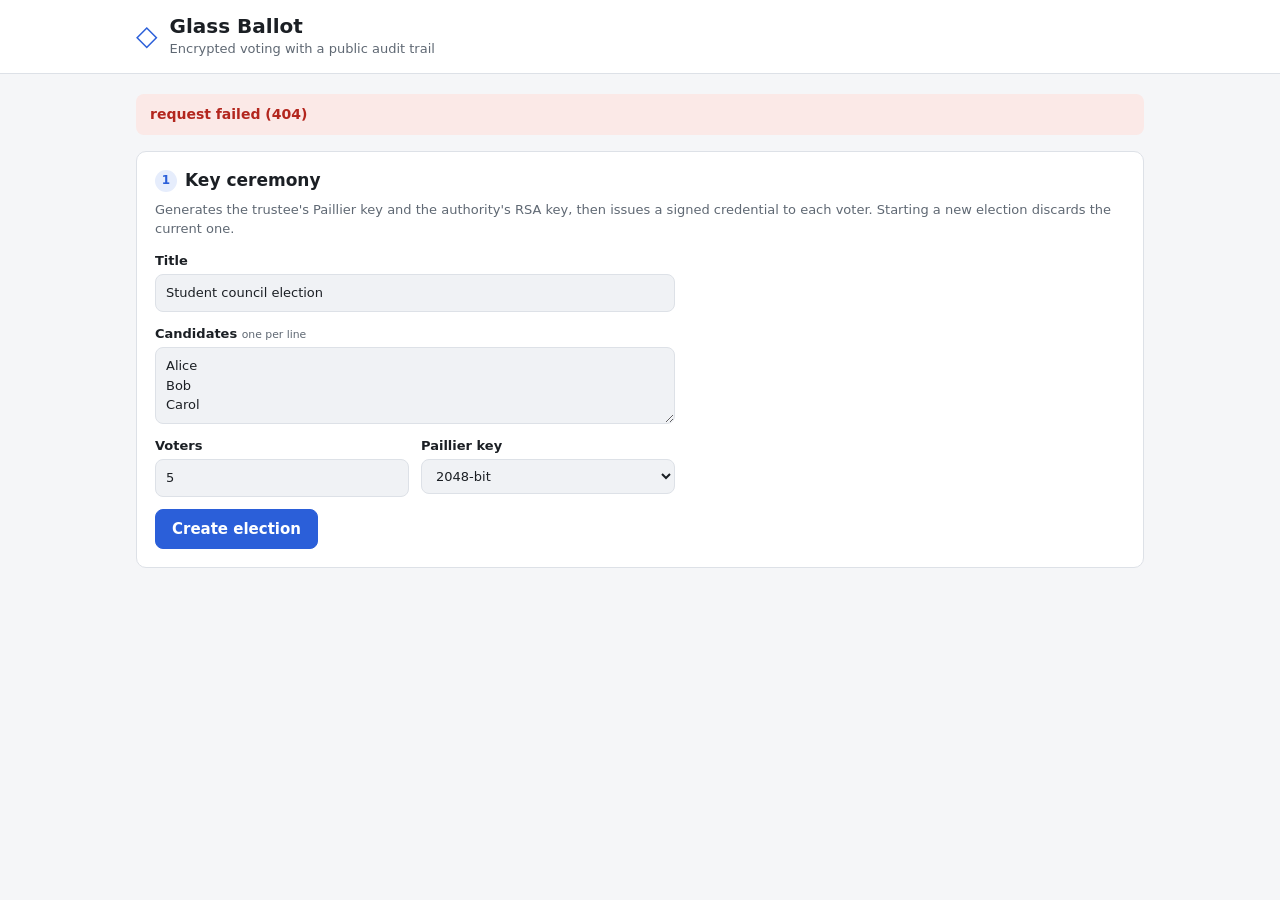
==== glassballot/web/static/index.html @ 99d9d274 "Add web voting booth and stdlib HTTP API scripts/serve.py serves a single-page booth: key ceremony, " ====
<!doctype html>
<html lang="en">
<head>
  <meta charset="utf-8">
  <meta name="viewport" content="width=device-width, initial-scale=1">
  <title>Glass Ballot</title>
  <link rel="stylesheet" href="style.css">
</head>
<body>
  <header class="top">
    <div class="wrap top-inner">
      <div class="brand">
        <span class="logo" aria-hidden="true">◇</span>
        <div>
          <h1>Glass Ballot</h1>
          <p class="sub">Encrypted voting with a public audit trail</p>
        </div>
      </div>
      <div class="status" id="status"></div>
    </div>
  </header>

  <main class="wrap">
    <div class="toast" id="toast" role="status" hidden></div>

    <!-- Setup -->
    <section class="card" id="setup">
      <h2><span class="step">1</span> Key ceremony</h2>
      <p class="hint">Generates the trustee's Paillier key and the authority's RSA key, then issues a signed
        credential to each voter. Starting a new election discards the current one.</p>
      <form id="setup-form" class="grid-form">
        <label>Title
          <input name="title" value="Student council election" maxlength="80">
        </label>
        <label>Candidates <small>one per line</small>
          <textarea name="candidates" rows="3">Alice
Bob
Carol</textarea>
        </label>
        <div class="row">
          <label>Voters
            <input name="voters" type="number" min="1" max="50" value="5">
          </label>
          <label>Paillier key
            <select name="paillier_bits">
              <option value="2048">2048-bit</option>
              <option value="1024">1024-bit (faster, demo only)</option>
            </select>
          </label>
        </div>
        <button class="btn primary" type="submit">Create election</button>
      </form>
    </section>

    <div id="election" hidden>
      <div class="cols">
        <!-- Booth -->
        <section class="card" id="booth">
          <h2><span class="step">2</span> Voting booth</h2>
          <form id="vote-form">
            <label>Voting as
              <select name="voter" id="voter-select"></select>
            </label>
            <fieldset class="choices" id="choices"></fieldset>
            <button class="btn primary" type="submit" id="cast-btn">Encrypt &amp; cast ballot</button>
            <p class="hint">Your choice is encrypted as one ciphertext per candidate, with zero-knowledge proofs
              that each holds 0 or 1 and that they add up to 1. In this demo the server encrypts on the voter's behalf;
              in-browser encryption is the next phase.</p>
          </form>
          <div class="receipt" id="receipt" hidden>
            <div class="receipt-label">Ballot accepted. Keep your receipt:</div>
            <code id="receipt-value"></code>
            <button class="btn small" type="button" id="copy-receipt">Copy</button>
          </div>
        </section>

        <!-- Roll -->
        <section class="card">
          <h2>Voter roll</h2>
          <table class="roll">
            <thead><tr><th>Voter</th><th>Credential</th><th>Status</th></tr></thead>
            <tbody id="roll"></tbody>
          </table>
        </section>
      </div>

      <!-- Tally -->
      <section class="card" id="tally">
        <h2><span class="step">3</span> Close, tally and audit</h2>
        <div id="tally-open">
          <p class="hint">Closing multiplies all ballots together (the product decrypts to the sum), and the trustee
            decrypts each candidate's total once, with a proof that the decryption is correct.</p>
          <button class="btn danger" id="close-btn">Close election &amp; tally</button>
        </div>
        <div id="tally-done" hidden>
          <div id="results" class="results"></div>
          <div class="verify-bar">
            <button class="btn primary" id="verify-btn">Run public verifier</button>
            <span class="hint">Re-checks everything using only the bulletin board. No keys, no trust in the server.</span>
          </div>
          <ul class="checks" id="checks"></ul>
        </div>
        <form id="receipt-form" class="receipt-check">
          <label>Check a receipt is on the board
            <div class="inline">
              <input name="receipt" placeholder="Paste a ballot receipt" autocomplete="off">
              <button class="btn" type="submit">Find</button>
            </div>
          </label>
          <p id="receipt-result" class="hint"></p>
        </form>
      </section>

      <!-- Board -->
      <section class="card">
        <div class="card-head">
          <h2>Bulletin board</h2>
          <a class="btn small" href="/api/board.jsonl" download>Download board.jsonl</a>
        </div>
        <p class="hint">Append-only and hash-chained: each entry commits to the one before it, so editing, inserting
          or deleting anything breaks the chain. Click an entry to see its contents.</p>
        <ol class="board" id="board"></ol>
      </section>
    </div>
  </main>

  <div class="busy" id="busy" hidden>
    <div class="busy-box"><div class="spinner"></div><span id="busy-text">Working…</span></div>
  </div>

  <script src="app.js"></script>
</body>
</html>
---- glassballot/web/static/style.css ----
:root {
  --bg: #f5f6f8;
  --surface: #ffffff;
  --surface-2: #f0f2f5;
  --border: #dde1e7;
  --text: #1b1f24;
  --muted: #5f6873;
  --accent: #2b5fd9;
  --accent-text: #ffffff;
  --accent-soft: #e6edfc;
  --ok: #1d7a46;
  --ok-soft: #e3f4ea;
  --bad: #b3261e;
  --bad-soft: #fbe9e7;
  --mono: ui-monospace, SFMono-Regular, Menlo, Consolas, monospace;
  --radius: 10px;
  color-scheme: light;
}
@media (prefers-color-scheme: dark) {
  :root {
    --bg: #111418;
    --surface: #191d23;
    --surface-2: #20252c;
    --border: #2e353e;
    --text: #e6e9ed;
    --muted: #9aa3ad;
    --accent: #6d9bff;
    --accent-text: #0b1530;
    --accent-soft: #1d2a47;
    --ok: #5fcf8f;
    --ok-soft: #16301f;
    --bad: #ff8a80;
    --bad-soft: #3a1c1a;
    color-scheme: dark;
  }
}

* { box-sizing: border-box; }
body {
  margin: 0;
  background: var(--bg);
  color: var(--text);
  font: 15px/1.5 system-ui, -apple-system, "Segoe UI", sans-serif;
}
.wrap { max-width: 1040px; margin: 0 auto; padding: 0 16px; }
h1, h2 { margin: 0; line-height: 1.25; }
h1 { font-size: 20px; }
h2 { font-size: 17px; margin-bottom: 8px; display: flex; align-items: center; gap: 8px; }
code { font-family: var(--mono); font-size: 13px; }
.hint { color: var(--muted); font-size: 13px; margin: 6px 0 12px; }
small { color: var(--muted); font-weight: normal; }

/* header */
.top { background: var(--surface); border-bottom: 1px solid var(--border); margin-bottom: 20px; }
.top-inner { display: flex; align-items: center; justify-content: space-between; gap: 12px; padding-top: 14px; padding-bottom: 14px; flex-wrap: wrap; }
.brand { display: flex; align-items: center; gap: 12px; }
.logo { font-size: 28px; color: var(--accent); }
.sub { margin: 0; color: var(--muted); font-size: 13px; }
.status { display: flex; gap: 8px; align-items: center; flex-wrap: wrap; font-size: 13px; color: var(--muted); }
.pill { padding: 2px 10px; border-radius: 999px; font-size: 12px; font-weight: 600; background: var(--surface-2); color: var(--muted); }
.pill.open { background: var(--ok-soft); color: var(--ok); }
.pill.tallied { background: var(--accent-soft); color: var(--accent); }

/* cards */
.card { background: var(--surface); border: 1px solid var(--border); border-radius: var(--radius); padding: 18px; margin-bottom: 16px; }
.card-head { display: flex; justify-content: space-between; align-items: center; gap: 8px; flex-wrap: wrap; }
.step { display: inline-grid; place-items: center; width: 22px; height: 22px; border-radius: 50%; background: var(--accent-soft); color: var(--accent); font-size: 12px; font-weight: 700; }
.cols { display: grid; grid-template-columns: 1fr 1fr; gap: 16px; }
.cols > .card { margin-bottom: 16px; min-width: 0; }
@media (max-width: 760px) { .cols { grid-template-columns: 1fr; gap: 0; } }

/* forms */
label { display: block; font-weight: 600; font-size: 13px; margin-bottom: 12px; }
input, select, textarea {
  display: block; width: 100%; margin-top: 4px; padding: 8px 10px;
  font: inherit; font-weight: normal; color: var(--text);
  background: var(--surface-2); border: 1px solid var(--border); border-radius: 8px;
}
input:focus, select:focus, textarea:focus { outline: 2px solid var(--accent); outline-offset: 0; }
.grid-form { max-width: 520px; }
.row { display: grid; grid-template-columns: 1fr 1fr; gap: 12px; }
.inline { display: flex; gap: 8px; margin-top: 4px; }
.inline input { margin-top: 0; }

.btn {
  display: inline-block; padding: 8px 16px; border-radius: 8px; border: 1px solid var(--border);
  background: var(--surface-2); color: var(--text); font: inherit; font-weight: 600; cursor: pointer;
  text-decoration: none; white-space: nowrap;
}
.btn:hover { filter: brightness(0.97); }
.btn:disabled { opacity: 0.5; cursor: not-allowed; }
.btn.primary { background: var(--accent); border-color: var(--accent); color: var(--accent-text); }
.btn.danger { color: var(--bad); border-color: var(--bad); background: transparent; }
.btn.small { padding: 4px 10px; font-size: 13px; }

/* booth */
.choices { border: 0; padding: 0; margin: 0 0 12px; display: grid; gap: 8px; }
.choice { display: flex; align-items: center; gap: 10px; padding: 10px 12px; border: 1px solid var(--border); border-radius: 8px; cursor: pointer; margin: 0; font-size: 15px; }
.choice input { width: auto; margin: 0; }
.choice:has(input:checked) { border-color: var(--accent); background: var(--accent-soft); }
.receipt { margin-top: 14px; padding: 12px; border-radius: 8px; background: var(--ok-soft); }
.receipt-label { color: var(--ok); font-weight: 600; font-size: 13px; margin-bottom: 6px; }
.receipt code { display: block; word-break: break-all; margin-bottom: 8px; }

/* roll */
.roll { width: 100%; border-collapse: collapse; font-size: 13px; }
.roll th { text-align: left; color: var(--muted); font-weight: 600; padding: 6px 4px; border-bottom: 1px solid var(--border); }
.roll td { padding: 6px 4px; border-bottom: 1px solid var(--border); }
.roll tr:last-child td { border-bottom: 0; }
.voted { color: var(--ok); font-weight: 600; }
.waiting { color: var(--muted); }

/* results */
.results { display: grid; gap: 10px; margin-bottom: 16px; }
.result { display: grid; grid-template-columns: 110px 1fr 40px; align-items: center; gap: 10px; }
.result .name { font-weight: 600; overflow: hidden; text-overflow: ellipsis; }
.bar { height: 14px; background: var(--surface-2); border-radius: 7px; overflow: hidden; }
.bar span { display: block; height: 100%; background: var(--accent); border-radius: 7px; }
.result .num { text-align: right; font-variant-numeric: tabular-nums; font-weight: 600; }
.verify-bar { display: flex; align-items: center; gap: 12px; flex-wrap: wrap; }
.verify-bar .hint { margin: 0; }
.checks { list-style: none; padding: 0; margin: 12px 0 0; display: grid; gap: 6px; }
.checks li { display: grid; grid-template-columns: 52px 1fr; gap: 8px; font-size: 13px; padding: 6px 10px; border-radius: 6px; background: var(--surface-2); }
.checks .tag { font-weight: 700; font-size: 11px; }
.checks .ok .tag { color: var(--ok); }
.checks .fail { background: var(--bad-soft); }
.checks .fail .tag { color: var(--bad); }
.checks li.verdict { grid-template-columns: 1fr; font-weight: 700; background: var(--ok-soft); color: var(--ok); }
.checks li.verdict.fail { background: var(--bad-soft); color: var(--bad); }
.receipt-check { margin-top: 20px; padding-top: 16px; border-top: 1px solid var(--border); max-width: 640px; }
.found { color: var(--ok); }
.missing { color: var(--bad); }

/* board */
.board { list-style: none; padding: 0; margin: 0; display: grid; gap: 6px; }
.board details { border: 1px solid var(--border); border-radius: 8px; background: var(--surface-2); }
.board summary { display: flex; flex-wrap: wrap; align-items: center; gap: 10px; padding: 8px 12px; cursor: pointer; font-size: 13px; }
.board .seq { font-family: var(--mono); color: var(--muted); min-width: 28px; }
.kind { font-size: 11px; font-weight: 700; text-transform: uppercase; letter-spacing: 0.04em; padding: 1px 8px; border-radius: 999px; background: var(--surface); border: 1px solid var(--border); }
.kind-ballot { color: var(--accent); }
.kind-result, .kind-close { color: var(--ok); }
.board .hashes { font-family: var(--mono); color: var(--muted); font-size: 12px; margin-left: auto; }
.board pre { margin: 0; padding: 10px 12px; border-top: 1px solid var(--border); font-family: var(--mono); font-size: 12px; overflow-x: auto; max-height: 360px; }
@media (max-width: 600px) { .board .hashes { margin-left: 0; width: 100%; } }

/* toast + busy */
.toast { padding: 10px 14px; border-radius: 8px; margin-bottom: 16px; font-weight: 600; font-size: 14px; }
.toast.error { background: var(--bad-soft); color: var(--bad); }
.toast.info { background: var(--ok-soft); color: var(--ok); }
.busy { position: fixed; inset: 0; background: rgba(0, 0, 0, 0.35); display: grid; place-items: center; z-index: 10; }
.busy[hidden] { display: none; }
.busy-box { display: flex; align-items: center; gap: 12px; background: var(--surface); padding: 16px 22px; border-radius: var(--radius); border: 1px solid var(--border); font-weight: 600; }
.spinner { width: 20px; height: 20px; border: 3px solid var(--border); border-top-color: var(--accent); border-radius: 50%; animation: spin 0.8s linear infinite; }
@keyframes spin { to { transform: rotate(360deg); } }
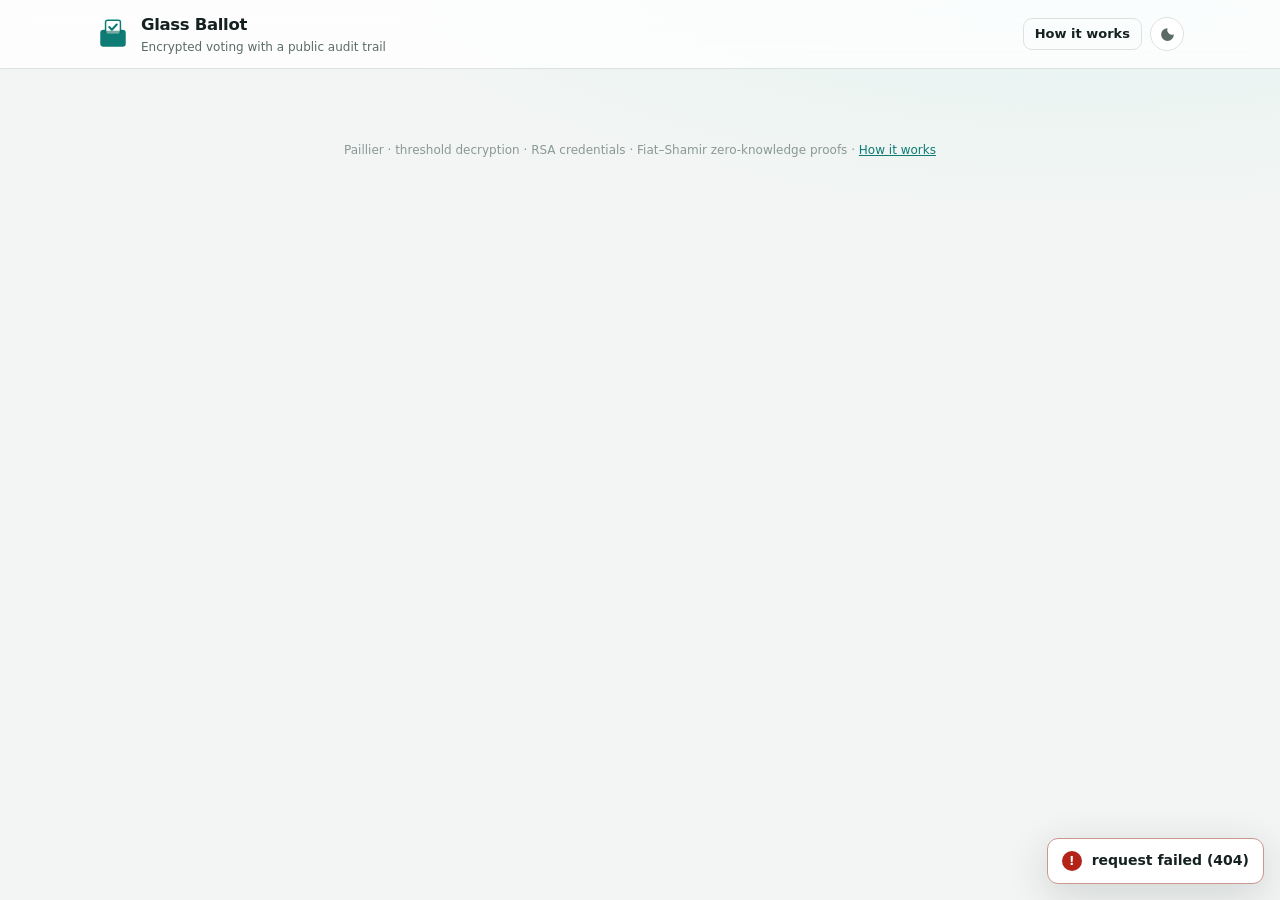
==== commit f9f9d7d3: "Browser-side crypto, threshold trustees, SQLite board, deploy configs - Voters' browsers generate RS" ====
--- a/glassballot/web/static/index.html
+++ b/glassballot/web/static/index.html
@@ -4,130 +4,352 @@
   <meta charset="utf-8">
   <meta name="viewport" content="width=device-width, initial-scale=1">
   <title>Glass Ballot</title>
+  <link rel="icon" href="data:image/svg+xml,%3Csvg xmlns='http://www.w3.org/2000/svg' viewBox='0 0 32 32'%3E%3Crect x='4' y='12' width='24' height='16' rx='3' fill='%230e7c74'/%3E%3Crect x='9' y='4' width='14' height='12' rx='2' fill='%2399e6dc'/%3E%3Crect x='8' y='13' width='16' height='2' rx='1' fill='%23053b37'/%3E%3C/svg%3E">
   <link rel="stylesheet" href="style.css">
+  <script src="theme.js"></script>
 </head>
 <body>
   <header class="top">
     <div class="wrap top-inner">
-      <div class="brand">
-        <span class="logo" aria-hidden="true">◇</span>
-        <div>
-          <h1>Glass Ballot</h1>
-          <p class="sub">Encrypted voting with a public audit trail</p>
-        </div>
+      <a class="brand" href="/" id="brand">
+        <svg class="logo" viewBox="0 0 32 32" aria-hidden="true">
+          <rect x="4" y="12" width="24" height="16" rx="3" class="logo-box"/>
+          <rect x="9" y="3" width="14" height="13" rx="2" class="logo-paper"/>
+          <path d="M12.5 9.5l2.4 2.4 4.6-4.8" class="logo-check"/>
+          <rect x="8" y="13" width="16" height="2" rx="1" class="logo-slot"/>
+        </svg>
+        <span>
+          <span class="brand-name">Glass Ballot</span>
+          <span class="brand-sub">Encrypted voting with a public audit trail</span>
+        </span>
+      </a>
+      <ol class="stepper" id="stepper" aria-label="Election progress"></ol>
+      <div class="top-actions">
+        <a class="btn ghost small" href="learn.html">How it works</a>
+        <button class="icon-btn" id="theme-btn" type="button" title="Toggle light / dark" aria-label="Toggle colour theme">
+          <svg viewBox="0 0 24 24" aria-hidden="true"><path d="M12 3a9 9 0 1 0 9 9 7 7 0 0 1-9-9z"/></svg>
+        </button>
+        <button class="btn ghost small" id="new-btn" type="button" hidden>New election</button>
       </div>
-      <div class="status" id="status"></div>
     </div>
   </header>
 
   <main class="wrap">
-    <div class="toast" id="toast" role="status" hidden></div>
-
-    <!-- Setup -->
-    <section class="card" id="setup">
-      <h2><span class="step">1</span> Key ceremony</h2>
-      <p class="hint">Generates the trustee's Paillier key and the authority's RSA key, then issues a signed
-        credential to each voter. Starting a new election discards the current one.</p>
-      <form id="setup-form" class="grid-form">
-        <label>Title
-          <input name="title" value="Student council election" maxlength="80">
+    <div class="toasts" id="toasts" aria-live="polite"></div>
+
+    <!-- ============================================================ setup -->
+    <section id="setup" class="setup" hidden>
+      <div class="intro">
+        <p class="eyebrow">Helios-style verifiable voting</p>
+        <h1>Every vote secret.<br>Every count provable.</h1>
+        <p class="lede">Your browser encrypts the ballot with Paillier and proves it is valid. The server adds ballots up
+          <em>while still encrypted</em>, and only all the trustees together can open the totals. Anyone can check every step on the public bulletin board.</p>
+        <ul class="pillars">
+          <li><span class="pillar-icon">🔒</span><div><strong>Encrypted on your device</strong><span>The server never sees a vote or a voter's private key.</span></div></li>
+          <li><span class="pillar-icon">∑</span><div><strong>Homomorphic tally</strong><span>Multiplying ciphertexts adds the votes. No single ballot is ever decrypted.</span></div></li>
+          <li><span class="pillar-icon">⚿</span><div><strong>Split decryption key</strong><span>Every trustee holds one share. Nobody can decrypt alone, not even the server.</span></div></li>
+          <li><span class="pillar-icon">✓</span><div><strong>Publicly verifiable</strong><span>Signatures, zero-knowledge proofs and a hash chain anyone can re-check.</span></div></li>
+        </ul>
+      </div>
+
+      <form id="setup-form" class="card setup-card" autocomplete="off">
+        <div class="card-title">
+          <h2>Key ceremony</h2>
+          <button class="btn ghost small" type="button" id="cancel-setup" hidden>Cancel</button>
+        </div>
+        <p class="hint">You act as the <strong>election authority</strong>. This generates the election key, splits it among the trustees,
+          and creates one-time registration codes for the voters.</p>
+
+        <label class="field">Election title
+          <input name="title" value="Student council election" maxlength="80" required>
         </label>
-        <label>Candidates <small>one per line</small>
-          <textarea name="candidates" rows="3">Alice
-Bob
-Carol</textarea>
-        </label>
-        <div class="row">
-          <label>Voters
-            <input name="voters" type="number" min="1" max="50" value="5">
+
+        <div class="field">
+          <span class="field-label">Candidates</span>
+          <ul class="cand-list" id="cand-list"></ul>
+          <button class="btn ghost small add-cand" type="button" id="add-cand">+ Add candidate</button>
+        </div>
+
+        <div class="row2">
+          <div class="field">
+            <span class="field-label">Voters <output id="voters-out" class="field-value">5</output></span>
+            <input type="range" name="voters" id="voters-range" min="1" max="50" value="5">
+          </div>
+          <div class="field">
+            <span class="field-label">Trustees <output id="trustees-out" class="field-value">3</output></span>
+            <input type="range" name="trustees" id="trustees-range" min="1" max="5" value="3">
+          </div>
+        </div>
+
+        <div class="field">
+          <span class="field-label">Paillier key size</span>
+          <div class="segmented" role="radiogroup">
+            <label><input type="radio" name="paillier_bits" value="2048" checked><span>2048-bit<small>recommended</small></span></label>
+            <label><input type="radio" name="paillier_bits" value="1024"><span>1024-bit<small>fast, demo only</small></span></label>
+          </div>
+        </div>
+
+        <button class="btn primary block" type="submit">Run the key ceremony</button>
+      </form>
+
+      <div class="card archive" id="archive" hidden>
+        <div class="card-title"><h2>Past elections</h2><span class="muted small" id="archive-where"></span></div>
+        <p class="hint">Every bulletin board is stored in SQLite, so it survives a restart. Re-verify any tallied election from the stored board alone.</p>
+        <ol class="archive-list" id="archive-list"></ol>
+      </div>
+    </section>
+
+    <!-- ========================================================= election -->
+    <div id="election" hidden>
+      <section class="overview">
+        <div class="ov-title">
+          <p class="eyebrow" id="ov-id"></p>
+          <h1 id="ov-title"></h1>
+        </div>
+        <div class="stats">
+          <div class="stat turnout">
+            <svg viewBox="0 0 44 44" class="ring" aria-hidden="true">
+              <circle cx="22" cy="22" r="18" class="ring-bg"/>
+              <circle cx="22" cy="22" r="18" class="ring-fg" id="ring-fg"/>
+            </svg>
+            <div><span class="stat-num" id="st-turnout">0%</span><span class="stat-label">turnout</span></div>
+          </div>
+          <div class="stat"><span class="stat-num" id="st-registered">0</span><span class="stat-label">registered</span></div>
+          <div class="stat"><span class="stat-num" id="st-board">0</span><span class="stat-label">board entries</span><span id="st-head"></span></div>
+          <div class="stat"><span class="stat-num" id="st-crypto">-</span><span class="stat-label" id="st-crypto-label">Paillier</span></div>
+        </div>
+      </section>
+
+      <nav class="tabs" role="tablist">
+        <button role="tab" data-tab="authority"><span class="tab-ico">⚑</span>Authority</button>
+        <button role="tab" data-tab="booth"><span class="tab-ico">✎</span>Voter booth</button>
+        <button role="tab" data-tab="trustees"><span class="tab-ico">⚿</span>Trustees</button>
+        <button role="tab" data-tab="tally"><span class="tab-ico">∑</span>Results &amp; audit</button>
+        <button role="tab" data-tab="board"><span class="tab-ico">⛓</span>Bulletin board <span class="count" id="tab-board-count"></span></button>
+      </nav>
+
+      <!-- authority -->
+      <section class="panel" data-panel="authority">
+        <div class="notice" id="not-admin" hidden>
+          <span>This browser is not the election authority for this election: the admin token stays on the device that ran the key ceremony.
+            Start your own election to act as the authority here.</span>
+          <button class="btn primary small" type="button" id="not-admin-new">Start a new election</button>
+        </div>
+        <div class="authority" id="authority">
+          <div class="card">
+            <div class="card-title">
+              <h2>Registration codes</h2>
+              <span class="muted small" id="codes-sum"></span>
+            </div>
+            <p class="hint">In a real election each code goes to one eligible voter (by post or e-mail). A code can register exactly one
+              device key, and the server keeps only its SHA-256 hash for checking. For the demo, <strong>Use on this device</strong> hands the code to the booth.</p>
+            <div class="codes-actions">
+              <button class="btn small" type="button" id="register-all">Register every remaining voter on this device</button>
+            </div>
+            <ol class="codes" id="codes"></ol>
+          </div>
+          <div class="side-stack">
+            <div class="card">
+              <div class="card-title"><h2>Close the polls</h2></div>
+              <p class="hint">Stops voting and posts a close entry that commits to the exact set of ballots. After this, the trustees can decrypt the totals.</p>
+              <div class="flow mini" aria-hidden="true">
+                <div class="flow-step"><span class="flow-icon">▤</span><strong>Ballots</strong><span>cᵢ per candidate</span></div>
+                <span class="flow-arrow">→</span>
+                <div class="flow-step"><span class="flow-icon">×</span><strong>Multiply</strong><span>Π cᵢ = Enc(Σ)</span></div>
+              </div>
+              <div class="close-row">
+                <button class="btn danger" type="button" id="close-btn">Close polls</button>
+                <span class="muted small" id="close-note"></span>
+              </div>
+            </div>
+            <div class="card">
+              <div class="card-title"><h2>Trustee key shares</h2></div>
+              <p class="hint">The decryption key was split into <strong id="share-count">k</strong> shares, and the server deleted them after handing them over.
+                Give each file to a different trustee. For the demo, they are also kept in this browser's Trustees tab.</p>
+              <ol class="share-files" id="share-files"></ol>
+            </div>
+          </div>
+        </div>
+      </section>
+
+      <!-- booth -->
+      <section class="panel" data-panel="booth">
+        <div class="booth">
+          <div class="side-stack">
+            <div class="card">
+              <div class="card-title"><h2>Voter devices</h2><span class="muted small" id="devices-sum"></span></div>
+              <p class="hint">Each device holds a 2048-bit RSA key made in this browser. Only the public key and its credential leave the device.</p>
+              <div class="voters" id="devices" role="radiogroup" aria-label="Voting device"></div>
+            </div>
+            <form class="card" id="register-form" autocomplete="off">
+              <div class="card-title"><h2>Register a device</h2></div>
+              <p class="hint">Enter a registration code. Your browser generates a key pair, sends the <strong>public</strong> key, and the authority signs a credential for it.</p>
+              <div class="inline">
+                <input name="code" placeholder="XXXX-XXXX-XXXX" spellcheck="false" aria-label="Registration code" class="mono">
+                <button class="btn" type="submit">Register</button>
+              </div>
+            </form>
+          </div>
+
+          <div class="ballot-col">
+            <form class="card ballot" id="vote-form">
+              <div class="ballot-head">
+                <span class="eyebrow">Official ballot</span>
+                <h2 id="ballot-title"></h2>
+                <p class="ballot-voter" id="ballot-voter"></p>
+              </div>
+              <fieldset class="choices" id="choices"><legend class="sr">Choose one candidate</legend></fieldset>
+              <p class="warn" id="booth-warn" hidden></p>
+              <button class="btn primary block lg" type="submit" id="encrypt-btn">Encrypt my ballot</button>
+              <p class="hint center">Step 1 of 2: your browser encrypts and proves. Nothing is sent yet.</p>
+            </form>
+
+            <div class="card sealed" id="sealed" hidden>
+              <div class="card-title">
+                <h2>Ballot sealed on this device</h2>
+                <span class="badge neutral" id="sealed-time"></span>
+              </div>
+              <p class="hint">This is exactly what would be published. Its fingerprint is fixed <em>before</em> you decide. You can cast it, or audit it
+                to check your device encrypted what you chose (an audited ballot is spoiled and never counted).</p>
+              <div class="fingerprint-line"><span class="muted small">ballot fingerprint</span><span id="sealed-fp"></span><code id="sealed-hash"></code></div>
+              <ol class="ciphers" id="sealed-ciphers"></ol>
+              <div class="sealed-actions">
+                <button class="btn primary lg" type="button" id="cast-btn">Sign &amp; cast</button>
+                <button class="btn ghost lg" type="button" id="audit-btn">Audit instead (spoil)</button>
+                <button class="btn ghost small" type="button" id="discard-btn">Discard</button>
+              </div>
+            </div>
+
+            <div class="card audit-card" id="audit-card" hidden>
+              <div class="card-title"><h2>Ballot audit (Benaloh challenge)</h2><span class="badge warnb">spoiled · not counted</span></div>
+              <p class="hint">The device revealed the secret randomness rᵢ behind each ciphertext. Re-encrypting the claimed choice with those rᵢ must give
+                exactly the same ciphertexts. The check runs twice, by this browser and by the server's independent Python code.</p>
+              <ol class="audit-rows" id="audit-rows"></ol>
+              <div class="audit-verdict" id="audit-verdict"></div>
+              <button class="btn small" type="button" id="audit-again">Encrypt a fresh ballot</button>
+            </div>
+
+            <div class="card reveal" id="reveal" hidden>
+              <div class="card-title">
+                <h2>Ballot cast</h2>
+                <button class="btn ghost small" type="button" id="reveal-board">View on board →</button>
+              </div>
+              <div class="receipt-ticket">
+                <div class="ticket-top">
+                  <span class="eyebrow">Ballot receipt</span>
+                  <span id="ticket-fp"></span>
+                </div>
+                <code id="receipt-value"></code>
+                <ul class="ticket-checks" id="ticket-checks"></ul>
+                <div class="ticket-actions">
+                  <button class="btn small" type="button" id="copy-receipt">Copy receipt</button>
+                  <span class="muted small" id="ticket-time"></span>
+                </div>
+              </div>
+            </div>
+          </div>
+        </div>
+      </section>
+
+      <!-- trustees -->
+      <section class="panel" data-panel="trustees">
+        <div class="card">
+          <div class="card-title"><h2>Trustees</h2><span class="muted small" id="trustee-sum"></span></div>
+          <p class="hint">After the polls close, each trustee's own device recomputes the encrypted totals from the public board and raises them to its secret share:
+            <code>Pⱼ = (T mod n)^sⱼ mod n</code>. The product of <strong>all</strong> the partials is the randomness R of the total, which opens it: gᵐ·Rⁿ = T.
+            Any trustee who is missing, or who submits a wrong partial, means nothing opens.</p>
+          <ol class="trustees" id="trustees"></ol>
+          <label class="load-share">
+            <input type="file" id="share-file" accept=".json,application/json" class="sr">
+            <span class="btn ghost small">Load a trustee share file…</span>
           </label>
-          <label>Paillier key
-            <select name="paillier_bits">
-              <option value="2048">2048-bit</option>
-              <option value="1024">1024-bit (faster, demo only)</option>
-            </select>
-          </label>
-        </div>
-        <button class="btn primary" type="submit">Create election</button>
-      </form>
-    </section>
-
-    <div id="election" hidden>
-      <div class="cols">
-        <!-- Booth -->
-        <section class="card" id="booth">
-          <h2><span class="step">2</span> Voting booth</h2>
-          <form id="vote-form">
-            <label>Voting as
-              <select name="voter" id="voter-select"></select>
-            </label>
-            <fieldset class="choices" id="choices"></fieldset>
-            <button class="btn primary" type="submit" id="cast-btn">Encrypt &amp; cast ballot</button>
-            <p class="hint">Your choice is encrypted as one ciphertext per candidate, with zero-knowledge proofs
-              that each holds 0 or 1 and that they add up to 1. In this demo the server encrypts on the voter's behalf;
-              in-browser encryption is the next phase.</p>
-          </form>
-          <div class="receipt" id="receipt" hidden>
-            <div class="receipt-label">Ballot accepted. Keep your receipt:</div>
-            <code id="receipt-value"></code>
-            <button class="btn small" type="button" id="copy-receipt">Copy</button>
-          </div>
-        </section>
-
-        <!-- Roll -->
-        <section class="card">
-          <h2>Voter roll</h2>
-          <table class="roll">
-            <thead><tr><th>Voter</th><th>Credential</th><th>Status</th></tr></thead>
-            <tbody id="roll"></tbody>
-          </table>
-        </section>
-      </div>
-
-      <!-- Tally -->
-      <section class="card" id="tally">
-        <h2><span class="step">3</span> Close, tally and audit</h2>
-        <div id="tally-open">
-          <p class="hint">Closing multiplies all ballots together (the product decrypts to the sum), and the trustee
-            decrypts each candidate's total once, with a proof that the decryption is correct.</p>
-          <button class="btn danger" id="close-btn">Close election &amp; tally</button>
-        </div>
+        </div>
+      </section>
+
+      <!-- tally -->
+      <section class="panel" data-panel="tally">
+        <div class="card" id="tally-waiting">
+          <div class="card-title"><h2>No results yet</h2></div>
+          <p class="hint" id="tally-waiting-text"></p>
+          <button class="btn primary small" type="button" id="tally-next"></button>
+        </div>
+
         <div id="tally-done" hidden>
-          <div id="results" class="results"></div>
-          <div class="verify-bar">
-            <button class="btn primary" id="verify-btn">Run public verifier</button>
-            <span class="hint">Re-checks everything using only the bulletin board. No keys, no trust in the server.</span>
-          </div>
-          <ul class="checks" id="checks"></ul>
-        </div>
-        <form id="receipt-form" class="receipt-check">
-          <label>Check a receipt is on the board
-            <div class="inline">
-              <input name="receipt" placeholder="Paste a ballot receipt" autocomplete="off">
-              <button class="btn" type="submit">Find</button>
-            </div>
-          </label>
-          <p id="receipt-result" class="hint"></p>
+          <div class="audit">
+            <div class="card">
+              <div class="card-title"><h2>Results</h2><span class="muted small" id="results-sum"></span></div>
+              <ol class="results" id="results"></ol>
+            </div>
+            <div class="card verifier">
+              <div class="card-title"><h2>Public verifier</h2></div>
+              <p class="hint">Re-checks every signature, proof, hash and decryption using <strong>only the bulletin board</strong>. No keys and no trust in this server.
+                It is the same code as <code>scripts/verify_board.py</code>.</p>
+              <button class="btn primary block" type="button" id="verify-btn">Run the verifier</button>
+              <ol class="checks" id="checks"></ol>
+              <div class="seal" id="seal" hidden></div>
+            </div>
+          </div>
+        </div>
+
+        <form class="card lookup" id="receipt-form">
+          <div class="card-title"><h2>Check your receipt</h2></div>
+          <p class="hint">Paste the receipt you got when voting to confirm your ballot is on the board and counted.</p>
+          <div class="inline">
+            <input name="receipt" placeholder="64-character receipt" autocomplete="off" spellcheck="false" aria-label="Receipt" class="mono">
+            <button class="btn" type="submit">Find ballot</button>
+          </div>
+          <p id="receipt-result" class="lookup-result"></p>
         </form>
       </section>
 
-      <!-- Board -->
-      <section class="card">
-        <div class="card-head">
-          <h2>Bulletin board</h2>
-          <a class="btn small" href="/api/board.jsonl" download>Download board.jsonl</a>
-        </div>
-        <p class="hint">Append-only and hash-chained: each entry commits to the one before it, so editing, inserting
-          or deleting anything breaks the chain. Click an entry to see its contents.</p>
-        <ol class="board" id="board"></ol>
+      <!-- board -->
+      <section class="panel" data-panel="board">
+        <div class="card">
+          <div class="card-title">
+            <h2>Bulletin board</h2>
+            <a class="btn ghost small" href="/api/board.jsonl" download>Download board.jsonl</a>
+          </div>
+          <p class="hint">Append-only and hash-chained. Each block records the hash of the block before it, so the colour bands line up.
+            Editing, inserting or deleting anything breaks every link after it. Head hash to compare with others: <code id="board-head"></code></p>
+          <div class="filters" id="filters" role="tablist">
+            <button data-filter="all">All</button>
+            <button data-filter="credential">Credentials</button>
+            <button data-filter="ballot">Ballots</button>
+            <button data-filter="tally">Election &amp; tally</button>
+          </div>
+          <ol class="chain" id="chain"></ol>
+          <p class="storage-note" id="storage-note"></p>
+        </div>
       </section>
     </div>
   </main>
 
+  <footer class="wrap foot">
+    Paillier · threshold decryption · RSA credentials · Fiat–Shamir zero-knowledge proofs · <a href="learn.html">How it works</a>
+  </footer>
+
+  <div class="modal" id="handover" hidden>
+    <div class="modal-box" role="dialog" aria-modal="true" aria-labelledby="handover-title">
+      <h2 id="handover-title">Key ceremony complete</h2>
+      <p class="hint" id="handover-text"></p>
+      <ul class="handover-list" id="handover-list"></ul>
+      <p class="warn">These secrets were shown once. The server kept only hashes of the tokens and none of the key shares.</p>
+      <button class="btn primary block" type="button" id="handover-ok">Continue to the authority console</button>
+    </div>
+  </div>
+
   <div class="busy" id="busy" hidden>
-    <div class="busy-box"><div class="spinner"></div><span id="busy-text">Working…</span></div>
+    <div class="busy-box" role="alertdialog" aria-live="assertive">
+      <div class="spinner" aria-hidden="true"></div>
+      <div>
+        <strong id="busy-title">Working…</strong>
+        <ul class="busy-lines" id="busy-lines"></ul>
+        <span class="busy-time" id="busy-time">0.0 s</span>
+      </div>
+    </div>
   </div>
 
+  <script src="gbcrypto.js"></script>
   <script src="app.js"></script>
 </body>
 </html>
--- a/glassballot/web/static/style.css
+++ b/glassballot/web/static/style.css
@@ -1,154 +1,563 @@
+/* ------------------------------------------------------------------ tokens */
 :root {
-  --bg: #f5f6f8;
+  --bg: #f3f5f4;
+  --bg-glow: #dff3ef;
   --surface: #ffffff;
-  --surface-2: #f0f2f5;
-  --border: #dde1e7;
-  --text: #1b1f24;
-  --muted: #5f6873;
-  --accent: #2b5fd9;
+  --surface-2: #f2f5f4;
+  --surface-3: #e8eded;
+  --border: #dbe2e0;
+  --border-strong: #c3cdca;
+  --text: #142120;
+  --muted: #5b6b68;
+  --faint: #8a9896;
+  --accent: #0e7c74;
+  --accent-strong: #0a5f59;
   --accent-text: #ffffff;
-  --accent-soft: #e6edfc;
-  --ok: #1d7a46;
-  --ok-soft: #e3f4ea;
-  --bad: #b3261e;
-  --bad-soft: #fbe9e7;
-  --mono: ui-monospace, SFMono-Regular, Menlo, Consolas, monospace;
-  --radius: 10px;
+  --accent-soft: #dcf1ee;
+  --ok: #18794e;
+  --ok-soft: #e1f4e9;
+  --bad: #b42318;
+  --bad-soft: #fdecea;
+  --warn: #93590a;
+  --warn-soft: #fdf2dc;
+  --gold: #b7791f;
+  --shadow: 0 1px 2px rgb(16 40 36 / 0.05), 0 4px 16px rgb(16 40 36 / 0.06);
+  --shadow-lg: 0 10px 40px rgb(16 40 36 / 0.16);
+  --mono: ui-monospace, "SF Mono", SFMono-Regular, Menlo, Consolas, monospace;
+  --sans: system-ui, -apple-system, "Segoe UI", Roboto, sans-serif;
+  --radius: 14px;
+  --radius-sm: 9px;
   color-scheme: light;
 }
 @media (prefers-color-scheme: dark) {
-  :root {
-    --bg: #111418;
-    --surface: #191d23;
-    --surface-2: #20252c;
-    --border: #2e353e;
-    --text: #e6e9ed;
-    --muted: #9aa3ad;
-    --accent: #6d9bff;
-    --accent-text: #0b1530;
-    --accent-soft: #1d2a47;
-    --ok: #5fcf8f;
-    --ok-soft: #16301f;
-    --bad: #ff8a80;
-    --bad-soft: #3a1c1a;
+  :root:not([data-theme="light"]) {
+    --bg: #0c1212;
+    --bg-glow: #0f2a27;
+    --surface: #131b1b;
+    --surface-2: #1a2423;
+    --surface-3: #222e2d;
+    --border: #253231;
+    --border-strong: #344442;
+    --text: #e4ecea;
+    --muted: #93a5a1;
+    --faint: #677875;
+    --accent: #3fc9b8;
+    --accent-strong: #6fdccd;
+    --accent-text: #04201d;
+    --accent-soft: #123532;
+    --ok: #4cd28c;
+    --ok-soft: #12301f;
+    --bad: #ff8778;
+    --bad-soft: #3a1915;
+    --warn: #f3b552;
+    --warn-soft: #34260e;
+    --gold: #f0b94a;
+    --shadow: 0 1px 2px rgb(0 0 0 / 0.3), 0 4px 16px rgb(0 0 0 / 0.25);
+    --shadow-lg: 0 10px 40px rgb(0 0 0 / 0.5);
     color-scheme: dark;
   }
 }
-
+:root[data-theme="dark"] {
+  --bg: #0c1212;
+  --bg-glow: #0f2a27;
+  --surface: #131b1b;
+  --surface-2: #1a2423;
+  --surface-3: #222e2d;
+  --border: #253231;
+  --border-strong: #344442;
+  --text: #e4ecea;
+  --muted: #93a5a1;
+  --faint: #677875;
+  --accent: #3fc9b8;
+  --accent-strong: #6fdccd;
+  --accent-text: #04201d;
+  --accent-soft: #123532;
+  --ok: #4cd28c;
+  --ok-soft: #12301f;
+  --bad: #ff8778;
+  --bad-soft: #3a1915;
+  --warn: #f3b552;
+  --warn-soft: #34260e;
+  --gold: #f0b94a;
+  --shadow: 0 1px 2px rgb(0 0 0 / 0.3), 0 4px 16px rgb(0 0 0 / 0.25);
+  --shadow-lg: 0 10px 40px rgb(0 0 0 / 0.5);
+  color-scheme: dark;
+}
+
+/* ------------------------------------------------------------------ base */
 * { box-sizing: border-box; }
+html { scroll-padding-top: 90px; }
 body {
   margin: 0;
-  background: var(--bg);
+  min-height: 100vh;
+  background:
+    radial-gradient(1200px 500px at 85% -120px, var(--bg-glow), transparent 70%),
+    var(--bg);
+  background-attachment: fixed;
   color: var(--text);
-  font: 15px/1.5 system-ui, -apple-system, "Segoe UI", sans-serif;
-}
-.wrap { max-width: 1040px; margin: 0 auto; padding: 0 16px; }
-h1, h2 { margin: 0; line-height: 1.25; }
-h1 { font-size: 20px; }
-h2 { font-size: 17px; margin-bottom: 8px; display: flex; align-items: center; gap: 8px; }
-code { font-family: var(--mono); font-size: 13px; }
-.hint { color: var(--muted); font-size: 13px; margin: 6px 0 12px; }
-small { color: var(--muted); font-weight: normal; }
-
-/* header */
-.top { background: var(--surface); border-bottom: 1px solid var(--border); margin-bottom: 20px; }
-.top-inner { display: flex; align-items: center; justify-content: space-between; gap: 12px; padding-top: 14px; padding-bottom: 14px; flex-wrap: wrap; }
-.brand { display: flex; align-items: center; gap: 12px; }
-.logo { font-size: 28px; color: var(--accent); }
-.sub { margin: 0; color: var(--muted); font-size: 13px; }
-.status { display: flex; gap: 8px; align-items: center; flex-wrap: wrap; font-size: 13px; color: var(--muted); }
-.pill { padding: 2px 10px; border-radius: 999px; font-size: 12px; font-weight: 600; background: var(--surface-2); color: var(--muted); }
-.pill.open { background: var(--ok-soft); color: var(--ok); }
-.pill.tallied { background: var(--accent-soft); color: var(--accent); }
-
-/* cards */
-.card { background: var(--surface); border: 1px solid var(--border); border-radius: var(--radius); padding: 18px; margin-bottom: 16px; }
-.card-head { display: flex; justify-content: space-between; align-items: center; gap: 8px; flex-wrap: wrap; }
-.step { display: inline-grid; place-items: center; width: 22px; height: 22px; border-radius: 50%; background: var(--accent-soft); color: var(--accent); font-size: 12px; font-weight: 700; }
-.cols { display: grid; grid-template-columns: 1fr 1fr; gap: 16px; }
-.cols > .card { margin-bottom: 16px; min-width: 0; }
-@media (max-width: 760px) { .cols { grid-template-columns: 1fr; gap: 0; } }
-
-/* forms */
-label { display: block; font-weight: 600; font-size: 13px; margin-bottom: 12px; }
+  font: 15px/1.55 var(--sans);
+  -webkit-font-smoothing: antialiased;
+}
+.wrap { max-width: 1120px; margin: 0 auto; padding: 0 16px; }
+h1, h2, h3 { margin: 0; line-height: 1.2; letter-spacing: -0.015em; }
+h2 { font-size: 17px; }
+code { font-family: var(--mono); font-size: 12.5px; }
+a { color: var(--accent); }
+button { font: inherit; color: inherit; }
+[hidden] { display: none !important; }
+.sr { position: absolute; width: 1px; height: 1px; overflow: hidden; clip: rect(0 0 0 0); white-space: nowrap; }
+.muted { color: var(--muted); }
+.small { font-size: 13px; }
+.center { text-align: center; }
+.hint { color: var(--muted); font-size: 13.5px; margin: 4px 0 14px; }
+.eyebrow { margin: 0; font-size: 11.5px; font-weight: 700; letter-spacing: 0.09em; text-transform: uppercase; color: var(--accent); }
+:focus-visible { outline: 2px solid var(--accent); outline-offset: 2px; }
+
+/* ------------------------------------------------------------------ header */
+.top {
+  position: sticky; top: 0; z-index: 20;
+  background: color-mix(in srgb, var(--surface) 82%, transparent);
+  backdrop-filter: saturate(1.4) blur(14px);
+  -webkit-backdrop-filter: saturate(1.4) blur(14px);
+  border-bottom: 1px solid var(--border);
+}
+.top-inner { display: flex; align-items: center; gap: 16px; padding-top: 12px; padding-bottom: 12px; }
+.brand { display: flex; align-items: center; gap: 11px; text-decoration: none; color: var(--text); flex-shrink: 0; }
+.logo { width: 34px; height: 34px; }
+.logo-box { fill: var(--accent); }
+.logo-paper { fill: var(--surface); stroke: var(--accent); stroke-width: 1.4; }
+.logo-check { fill: none; stroke: var(--accent); stroke-width: 2; stroke-linecap: round; stroke-linejoin: round; }
+.logo-slot { fill: var(--accent-strong); opacity: 0.55; }
+.brand-name { display: block; font-weight: 750; font-size: 16.5px; letter-spacing: -0.02em; }
+.brand-sub { display: block; font-size: 12px; color: var(--muted); }
+.top-actions { display: flex; align-items: center; gap: 8px; margin-left: auto; }
+
+.stepper { display: flex; align-items: center; gap: 4px; list-style: none; margin: 0 auto; padding: 0; font-size: 12.5px; font-weight: 600; }
+.stepper li { display: flex; align-items: center; gap: 6px; color: var(--faint); }
+.stepper li + li::before { content: ""; width: 22px; height: 2px; border-radius: 2px; background: var(--border-strong); margin-right: 2px; }
+.stepper li.done + li::before { background: var(--accent); }
+.stepper .dot { display: grid; place-items: center; width: 22px; height: 22px; border-radius: 50%; font-size: 11px; border: 1.5px solid var(--border-strong); background: var(--surface); }
+.stepper .done { color: var(--text); }
+.stepper .done .dot { background: var(--accent); border-color: var(--accent); color: var(--accent-text); }
+.stepper .current { color: var(--accent); }
+.stepper .current .dot { border-color: var(--accent); color: var(--accent); box-shadow: 0 0 0 4px var(--accent-soft); }
+@media (max-width: 860px) { .stepper li > span:last-child { display: none; } .brand-sub { display: none; } }
+@media (max-width: 520px) { .stepper { display: none; } }
+
+/* ------------------------------------------------------------------ buttons */
+.btn {
+  display: inline-flex; align-items: center; justify-content: center; gap: 6px;
+  padding: 9px 16px; border-radius: var(--radius-sm); border: 1px solid var(--border-strong);
+  background: var(--surface); color: var(--text); font-weight: 650; font-size: 14px; cursor: pointer;
+  text-decoration: none; white-space: nowrap; transition: background 0.15s, border-color 0.15s, transform 0.1s, box-shadow 0.15s;
+}
+.btn:hover:not(:disabled) { background: var(--surface-2); }
+.btn:active:not(:disabled) { transform: translateY(1px); }
+.btn:disabled { opacity: 0.45; cursor: not-allowed; }
+.btn.primary { background: var(--accent); border-color: var(--accent); color: var(--accent-text); box-shadow: 0 2px 10px color-mix(in srgb, var(--accent) 30%, transparent); }
+.btn.primary:hover:not(:disabled) { background: var(--accent-strong); border-color: var(--accent-strong); }
+.btn.ghost { background: transparent; border-color: var(--border); }
+.btn.ghost:hover { background: var(--surface-2); }
+.btn.danger { color: var(--bad); border-color: color-mix(in srgb, var(--bad) 55%, transparent); background: transparent; }
+.btn.danger:hover { background: var(--bad-soft); }
+.btn.danger.armed { background: var(--bad); border-color: var(--bad); color: #fff; animation: pulse 1s ease-in-out infinite; }
+.btn.small { padding: 5px 11px; font-size: 13px; }
+.btn.block { width: 100%; }
+.btn.lg { padding: 13px 18px; font-size: 15.5px; }
+.icon-btn {
+  display: grid; place-items: center; width: 34px; height: 34px; padding: 0; border-radius: 50%;
+  border: 1px solid var(--border); background: var(--surface); color: var(--muted); cursor: pointer; font-size: 18px; line-height: 1;
+}
+.icon-btn:hover { color: var(--text); background: var(--surface-2); }
+.icon-btn svg { width: 17px; height: 17px; fill: currentColor; }
+.icon-btn.sm { width: 28px; height: 28px; font-size: 17px; flex-shrink: 0; }
+@keyframes pulse { 50% { box-shadow: 0 0 0 5px color-mix(in srgb, var(--bad) 22%, transparent); } }
+
+/* ------------------------------------------------------------------ cards + toasts */
+main.wrap { padding-top: 28px; padding-bottom: 20px; }
+.card { background: var(--surface); border: 1px solid var(--border); border-radius: var(--radius); padding: 20px; box-shadow: var(--shadow); min-width: 0; }
+.card-title { display: flex; align-items: center; justify-content: space-between; gap: 10px; flex-wrap: wrap; margin-bottom: 2px; }
+.badge { display: inline-flex; align-items: center; gap: 4px; padding: 1px 8px; border-radius: 999px; font-size: 11px; font-weight: 700; white-space: nowrap; }
+.badge.ok { background: var(--ok-soft); color: var(--ok); }
+.badge.ok::before { content: "✓"; }
+
+.toasts { position: fixed; right: 16px; bottom: 16px; z-index: 50; display: grid; gap: 8px; max-width: min(420px, calc(100vw - 32px)); }
+.toast {
+  display: flex; align-items: flex-start; gap: 10px; padding: 11px 14px; border-radius: 11px; font-weight: 600; font-size: 14px;
+  background: var(--surface); border: 1px solid var(--border); box-shadow: var(--shadow-lg); animation: rise 0.25s ease-out;
+  transition: opacity 0.35s, transform 0.35s;
+}
+.toast.out { opacity: 0; transform: translateY(8px); }
+.toast-icon { display: grid; place-items: center; width: 20px; height: 20px; border-radius: 50%; font-size: 12px; flex-shrink: 0; margin-top: 1px; }
+.toast.ok .toast-icon { background: var(--ok-soft); color: var(--ok); }
+.toast.error { border-color: color-mix(in srgb, var(--bad) 40%, var(--border)); }
+.toast.error .toast-icon { background: var(--bad); color: #fff; }
+@keyframes rise { from { opacity: 0; transform: translateY(10px); } }
+@keyframes appear { from { opacity: 0; transform: translateY(10px); } to { opacity: 1; transform: none; } }
+
+/* ------------------------------------------------------------------ setup */
+.setup { display: grid; grid-template-columns: 1.05fr 1fr; gap: 40px; align-items: start; padding: 26px 0 20px; }
+.intro h1 { font-size: clamp(32px, 4.6vw, 48px); font-weight: 800; letter-spacing: -0.035em; line-height: 1.06; margin: 12px 0 16px; }
+.lede { font-size: 16.5px; color: var(--muted); max-width: 520px; margin: 0 0 26px; }
+.lede em { color: var(--text); font-style: normal; font-weight: 650; }
+.pillars { list-style: none; padding: 0; margin: 0; display: grid; gap: 14px; max-width: 500px; }
+.pillars li { display: flex; gap: 14px; align-items: flex-start; }
+.pillars strong { display: block; font-size: 14.5px; }
+.pillars li span:not(.pillar-icon) { display: block; color: var(--muted); font-size: 13.5px; }
+.pillar-icon { display: grid; place-items: center; width: 38px; height: 38px; flex-shrink: 0; border-radius: 11px; background: var(--accent-soft); color: var(--accent); font-weight: 800; font-size: 17px; }
+.setup-card { padding: 24px; box-shadow: var(--shadow-lg); }
+@media (max-width: 860px) { .setup { grid-template-columns: 1fr; gap: 28px; padding-top: 8px; } }
+
+.field { display: block; margin-bottom: 18px; font-weight: 650; font-size: 13px; }
+.field-label { display: flex; justify-content: space-between; align-items: baseline; margin-bottom: 6px; }
+.field-value { font-variant-numeric: tabular-nums; font-size: 15px; color: var(--accent); font-weight: 750; }
 input, select, textarea {
-  display: block; width: 100%; margin-top: 4px; padding: 8px 10px;
-  font: inherit; font-weight: normal; color: var(--text);
-  background: var(--surface-2); border: 1px solid var(--border); border-radius: 8px;
-}
-input:focus, select:focus, textarea:focus { outline: 2px solid var(--accent); outline-offset: 0; }
-.grid-form { max-width: 520px; }
-.row { display: grid; grid-template-columns: 1fr 1fr; gap: 12px; }
-.inline { display: flex; gap: 8px; margin-top: 4px; }
-.inline input { margin-top: 0; }
-
-.btn {
-  display: inline-block; padding: 8px 16px; border-radius: 8px; border: 1px solid var(--border);
-  background: var(--surface-2); color: var(--text); font: inherit; font-weight: 600; cursor: pointer;
-  text-decoration: none; white-space: nowrap;
-}
-.btn:hover { filter: brightness(0.97); }
-.btn:disabled { opacity: 0.5; cursor: not-allowed; }
-.btn.primary { background: var(--accent); border-color: var(--accent); color: var(--accent-text); }
-.btn.danger { color: var(--bad); border-color: var(--bad); background: transparent; }
-.btn.small { padding: 4px 10px; font-size: 13px; }
-
-/* booth */
-.choices { border: 0; padding: 0; margin: 0 0 12px; display: grid; gap: 8px; }
-.choice { display: flex; align-items: center; gap: 10px; padding: 10px 12px; border: 1px solid var(--border); border-radius: 8px; cursor: pointer; margin: 0; font-size: 15px; }
-.choice input { width: auto; margin: 0; }
+  display: block; width: 100%; padding: 10px 12px; margin-top: 6px;
+  font: inherit; font-weight: 450; color: var(--text);
+  background: var(--surface-2); border: 1px solid var(--border); border-radius: var(--radius-sm);
+  transition: border-color 0.15s, box-shadow 0.15s, background 0.15s;
+}
+input:focus, select:focus, textarea:focus { outline: none; border-color: var(--accent); background: var(--surface); box-shadow: 0 0 0 3px var(--accent-soft); }
+
+.cand-list { list-style: none; margin: 0 0 8px; padding: 0; display: grid; gap: 7px; }
+.cand-list li { display: flex; align-items: center; gap: 8px; }
+.cand-list input { margin: 0; }
+.grip { width: 8px; height: 8px; border-radius: 50%; background: var(--accent); opacity: 0.6; flex-shrink: 0; }
+.add-cand { border-style: dashed; }
+
+input[type="range"] {
+  -webkit-appearance: none; appearance: none; height: 6px; padding: 0; margin: 10px 0 4px; border: 0; border-radius: 99px;
+  background: linear-gradient(to right, var(--accent) var(--p, 0%), var(--surface-3) var(--p, 0%));
+}
+input[type="range"]:focus { box-shadow: none; }
+input[type="range"]::-webkit-slider-thumb { -webkit-appearance: none; width: 20px; height: 20px; border-radius: 50%; background: var(--surface); border: 2px solid var(--accent); box-shadow: var(--shadow); cursor: pointer; }
+input[type="range"]::-moz-range-thumb { width: 18px; height: 18px; border-radius: 50%; background: var(--surface); border: 2px solid var(--accent); cursor: pointer; }
+
+.segmented { display: grid; grid-template-columns: 1fr 1fr; gap: 6px; padding: 4px; background: var(--surface-2); border: 1px solid var(--border); border-radius: 11px; }
+.segmented label { margin: 0; cursor: pointer; }
+.segmented input { position: absolute; opacity: 0; pointer-events: none; }
+.segmented span { display: block; padding: 8px 10px; border-radius: 8px; text-align: center; font-weight: 700; font-size: 13.5px; transition: background 0.15s; }
+.segmented small { display: block; font-weight: 500; font-size: 11.5px; color: var(--muted); }
+.segmented input:checked + span { background: var(--surface); box-shadow: var(--shadow); color: var(--accent); }
+.segmented input:focus-visible + span { outline: 2px solid var(--accent); }
+
+/* ------------------------------------------------------------------ overview + tabs */
+.overview { display: flex; align-items: center; justify-content: space-between; gap: 20px; flex-wrap: wrap; margin-bottom: 20px; }
+.ov-title h1 { font-size: clamp(24px, 3.4vw, 32px); font-weight: 800; letter-spacing: -0.03em; margin-top: 4px; overflow-wrap: anywhere; }
+.stats { display: flex; gap: 10px; flex-wrap: wrap; }
+.stat { display: flex; flex-direction: column; justify-content: center; gap: 1px; padding: 10px 16px; background: var(--surface); border: 1px solid var(--border); border-radius: 12px; box-shadow: var(--shadow); min-width: 100px; }
+.stat-num { font-size: 19px; font-weight: 800; font-variant-numeric: tabular-nums; letter-spacing: -0.02em; }
+.stat-label { font-size: 11.5px; color: var(--muted); font-weight: 600; }
+.stat .fp { margin-top: 5px; }
+.stat.turnout { flex-direction: row; align-items: center; gap: 10px; }
+.stat.turnout > div { display: flex; flex-direction: column; }
+.ring { width: 42px; height: 42px; transform: rotate(-90deg); }
+.ring circle { fill: none; stroke-width: 5; }
+.ring-bg { stroke: var(--surface-3); }
+.ring-fg { stroke: var(--accent); stroke-linecap: round; stroke-dasharray: 0 200; transition: stroke-dasharray 0.6s ease; }
+
+.tabs { display: flex; gap: 4px; padding: 4px; margin-bottom: 18px; background: var(--surface-2); border: 1px solid var(--border); border-radius: 12px; width: fit-content; max-width: 100%; overflow-x: auto; }
+.tabs button { padding: 8px 16px; border: 0; border-radius: 9px; background: transparent; font-weight: 650; font-size: 14px; color: var(--muted); cursor: pointer; white-space: nowrap; transition: background 0.15s, color 0.15s; }
+.tabs button:hover { color: var(--text); }
+.tabs button.on { background: var(--surface); color: var(--text); box-shadow: var(--shadow); }
+.count { display: inline-block; min-width: 20px; padding: 0 6px; margin-left: 4px; border-radius: 99px; background: var(--surface-3); font-size: 11.5px; font-variant-numeric: tabular-nums; }
+.tabs button.on .count { background: var(--accent-soft); color: var(--accent); }
+.panel { animation: fade 0.2s ease-out; }
+@keyframes fade { from { opacity: 0; transform: translateY(4px); } }
+
+/* ------------------------------------------------------------------ booth */
+.booth { display: grid; grid-template-columns: minmax(0, 1fr) minmax(0, 1.1fr); gap: 18px; align-items: start; }
+@media (max-width: 860px) { .booth { grid-template-columns: 1fr; } }
+
+.voters { display: grid; grid-template-columns: repeat(auto-fill, minmax(165px, 1fr)); gap: 8px; max-height: 470px; overflow-y: auto; padding: 2px; }
+.voter {
+  position: relative; display: flex; align-items: center; gap: 10px; padding: 9px 10px; text-align: left;
+  border: 1px solid var(--border); border-radius: 11px; background: var(--surface); cursor: pointer;
+  transition: border-color 0.15s, background 0.15s, box-shadow 0.15s;
+}
+.voter:hover { border-color: var(--border-strong); background: var(--surface-2); }
+.voter.on { border-color: var(--accent); background: var(--accent-soft); box-shadow: 0 0 0 1px var(--accent); }
+.voter.voted:not(.on) { opacity: 0.62; }
+.identicon { flex-shrink: 0; border-radius: 8px; }
+.voter-text { display: flex; flex-direction: column; min-width: 0; }
+.voter-name { font-weight: 650; font-size: 13.5px; overflow: hidden; text-overflow: ellipsis; white-space: nowrap; }
+.voter-cred { color: var(--faint); font-size: 11px; }
+.voter-state { margin-left: auto; display: grid; place-items: center; width: 20px; height: 20px; border-radius: 50%; font-size: 11px; font-weight: 800; }
+.voter.voted .voter-state { background: var(--ok); color: var(--surface); }
+
+.ballot { padding: 0 22px; overflow: hidden; border-top: 4px solid var(--accent); }
+.ballot-head { margin: 0 -22px; padding: 20px 22px 14px; border-bottom: 1px dashed var(--border-strong); background: linear-gradient(var(--accent-soft), transparent); }
+.ballot-head h2 { font-size: 21px; margin: 4px 0 6px; overflow-wrap: anywhere; }
+.ballot-voter { margin: 0; color: var(--muted); font-size: 13.5px; }
+.ballot-voter strong { color: var(--text); }
+.ballot .hint.center { margin-top: 10px; margin-bottom: 18px; }
+.choices { border: 0; padding: 0; margin-top: 18px; margin-bottom: 16px; display: grid; gap: 9px; }
+.choice {
+  display: flex; align-items: center; gap: 14px; padding: 12px 14px; margin: 0; cursor: pointer;
+  border: 1.5px solid var(--border); border-radius: 12px; background: var(--surface);
+  transition: border-color 0.15s, background 0.15s, transform 0.1s;
+}
+.choice:hover { border-color: var(--border-strong); }
+.choice:active { transform: scale(0.995); }
+.choice input { position: absolute; opacity: 0; pointer-events: none; }
 .choice:has(input:checked) { border-color: var(--accent); background: var(--accent-soft); }
-.receipt { margin-top: 14px; padding: 12px; border-radius: 8px; background: var(--ok-soft); }
-.receipt-label { color: var(--ok); font-weight: 600; font-size: 13px; margin-bottom: 6px; }
-.receipt code { display: block; word-break: break-all; margin-bottom: 8px; }
-
-/* roll */
-.roll { width: 100%; border-collapse: collapse; font-size: 13px; }
-.roll th { text-align: left; color: var(--muted); font-weight: 600; padding: 6px 4px; border-bottom: 1px solid var(--border); }
-.roll td { padding: 6px 4px; border-bottom: 1px solid var(--border); }
-.roll tr:last-child td { border-bottom: 0; }
-.voted { color: var(--ok); font-weight: 600; }
-.waiting { color: var(--muted); }
-
-/* results */
-.results { display: grid; gap: 10px; margin-bottom: 16px; }
-.result { display: grid; grid-template-columns: 110px 1fr 40px; align-items: center; gap: 10px; }
-.result .name { font-weight: 600; overflow: hidden; text-overflow: ellipsis; }
-.bar { height: 14px; background: var(--surface-2); border-radius: 7px; overflow: hidden; }
-.bar span { display: block; height: 100%; background: var(--accent); border-radius: 7px; }
-.result .num { text-align: right; font-variant-numeric: tabular-nums; font-weight: 600; }
-.verify-bar { display: flex; align-items: center; gap: 12px; flex-wrap: wrap; }
-.verify-bar .hint { margin: 0; }
-.checks { list-style: none; padding: 0; margin: 12px 0 0; display: grid; gap: 6px; }
-.checks li { display: grid; grid-template-columns: 52px 1fr; gap: 8px; font-size: 13px; padding: 6px 10px; border-radius: 6px; background: var(--surface-2); }
-.checks .tag { font-weight: 700; font-size: 11px; }
-.checks .ok .tag { color: var(--ok); }
+.choice:has(input:focus-visible) { outline: 2px solid var(--accent); outline-offset: 2px; }
+.choice:has(input:disabled) { cursor: not-allowed; opacity: 0.6; }
+.avatar { display: grid; place-items: center; width: 38px; height: 38px; flex-shrink: 0; border-radius: 50%; font-weight: 800; font-size: 14px; color: hsl(var(--h) 55% 38%); background: hsl(var(--h) 60% 50% / 0.16); }
+:root[data-theme="dark"] .avatar { color: hsl(var(--h) 70% 72%); }
+@media (prefers-color-scheme: dark) { :root:not([data-theme="light"]) .avatar { color: hsl(var(--h) 70% 72%); } }
+.choice-name { font-weight: 650; font-size: 16px; overflow-wrap: anywhere; }
+.mark { margin-left: auto; width: 24px; height: 24px; flex-shrink: 0; border-radius: 50%; border: 2px solid var(--border-strong); display: grid; place-items: center; transition: all 0.15s; }
+.choice:has(input:checked) .mark { border-color: var(--accent); background: var(--accent); }
+.choice:has(input:checked) .mark::after { content: "✓"; color: var(--accent-text); font-size: 13px; font-weight: 900; }
+.warn { padding: 10px 12px; border-radius: var(--radius-sm); background: var(--warn-soft); color: var(--warn); font-size: 13px; font-weight: 600; margin-top: 0; }
+
+/* reveal */
+.reveal { margin-top: 18px; animation: rise 0.35s ease-out; }
+.reveal-grid { display: grid; grid-template-columns: minmax(0, 1.4fr) minmax(0, 1fr); gap: 18px; }
+@media (max-width: 860px) { .reveal-grid { grid-template-columns: 1fr; } }
+.ciphers { list-style: none; margin: 0; padding: 0; display: grid; gap: 10px; }
+.ciphers li { padding: 10px 12px; background: var(--surface-2); border: 1px solid var(--border); border-radius: 11px; }
+.cipher-head { display: flex; justify-content: space-between; align-items: center; gap: 8px; font-size: 12.5px; font-weight: 650; margin-bottom: 6px; }
+.cipher {
+  display: block; font-size: 10.5px; line-height: 1.45; color: var(--muted); word-break: break-all; max-height: 46px; overflow: hidden;
+  -webkit-mask-image: linear-gradient(to bottom, #000 40%, transparent); mask-image: linear-gradient(to bottom, #000 40%, transparent);
+}
+.receipt-ticket {
+  position: relative; padding: 18px; border-radius: 12px; background: var(--ok-soft);
+  border: 1.5px dashed color-mix(in srgb, var(--ok) 45%, transparent); align-self: start;
+}
+.ticket-top { display: flex; justify-content: space-between; align-items: center; margin-bottom: 8px; }
+.ticket-top .eyebrow { color: var(--ok); }
+#receipt-value { display: block; word-break: break-all; font-size: 13px; font-weight: 600; padding: 8px 10px; border-radius: 8px; background: var(--surface); }
+.ticket-checks { list-style: none; padding: 0; margin: 12px 0; display: grid; gap: 5px; font-size: 13px; }
+.ticket-checks li::before { content: "✓"; color: var(--ok); font-weight: 800; margin-right: 8px; }
+.ticket-actions { display: flex; align-items: center; gap: 10px; flex-wrap: wrap; }
+
+/* fingerprints */
+.fp { display: inline-flex; height: 8px; border-radius: 3px; overflow: hidden; vertical-align: middle; flex-shrink: 0; }
+.fp i { display: block; width: 9px; height: 100%; }
+
+/* ------------------------------------------------------------------ tally + audit */
+.flow { display: flex; align-items: stretch; gap: 10px; margin: 14px 0 16px; flex-wrap: wrap; }
+.flow-step { flex: 1 1 160px; display: flex; flex-direction: column; gap: 2px; padding: 14px; border-radius: 12px; background: var(--surface-2); border: 1px solid var(--border); }
+.flow-step strong { font-size: 14px; }
+.flow-step span:last-child { font-size: 12.5px; color: var(--muted); font-family: var(--mono); }
+.flow-icon { display: grid; place-items: center; width: 32px; height: 32px; margin-bottom: 6px; border-radius: 9px; background: var(--accent-soft); color: var(--accent); font-weight: 800; }
+.flow-arrow { align-self: center; color: var(--faint); font-size: 20px; }
+@media (max-width: 640px) { .flow-arrow { display: none; } }
+.close-row { display: flex; align-items: center; gap: 14px; flex-wrap: wrap; }
+
+.audit { display: grid; grid-template-columns: minmax(0, 1.2fr) minmax(0, 1fr); gap: 18px; align-items: start; margin-bottom: 18px; }
+@media (max-width: 860px) { .audit { grid-template-columns: 1fr; } }
+.results { list-style: none; margin: 14px 0 0; padding: 0; display: grid; gap: 16px; }
+.res-line { display: flex; justify-content: space-between; align-items: baseline; gap: 10px; margin-bottom: 6px; }
+.res-name { font-weight: 700; font-size: 15.5px; overflow-wrap: anywhere; }
+.res-num { color: var(--muted); font-variant-numeric: tabular-nums; white-space: nowrap; }
+.res-num strong { color: var(--text); font-size: 18px; }
+.crown { color: var(--gold); margin-left: 6px; }
+.bar { height: 12px; border-radius: 99px; background: var(--surface-3); overflow: hidden; }
+.fill { display: block; height: 100%; border-radius: 99px; background: color-mix(in srgb, var(--accent) 45%, var(--surface-3)); transition: width 0.9s cubic-bezier(0.2, 0.8, 0.2, 1); }
+.win .fill { background: var(--accent); }
+.res-enc { display: flex; flex-wrap: wrap; align-items: center; gap: 4px; margin-top: 6px; font-size: 12px; color: var(--muted); }
+.res-enc code { font-size: 11px; color: var(--faint); }
+.res-enc .badge { margin-left: 4px; }
+
+.checks { list-style: none; margin: 14px 0 0; padding: 0; display: grid; gap: 6px; }
+.checks li {
+  display: flex; gap: 10px; align-items: flex-start; padding: 8px 10px; border-radius: 10px; font-size: 13px; background: var(--surface-2);
+  opacity: 0; animation: appear 0.3s ease-out forwards; animation-delay: calc(var(--i) * 110ms);
+}
+.checks strong { display: block; text-transform: capitalize; }
+.check-detail { color: var(--muted); }
+.check-icon { display: grid; place-items: center; width: 20px; height: 20px; flex-shrink: 0; border-radius: 50%; font-size: 11px; font-weight: 900; margin-top: 1px; }
+.checks .ok .check-icon { background: var(--ok-soft); color: var(--ok); }
 .checks .fail { background: var(--bad-soft); }
-.checks .fail .tag { color: var(--bad); }
-.checks li.verdict { grid-template-columns: 1fr; font-weight: 700; background: var(--ok-soft); color: var(--ok); }
-.checks li.verdict.fail { background: var(--bad-soft); color: var(--bad); }
-.receipt-check { margin-top: 20px; padding-top: 16px; border-top: 1px solid var(--border); max-width: 640px; }
-.found { color: var(--ok); }
-.missing { color: var(--bad); }
-
-/* board */
-.board { list-style: none; padding: 0; margin: 0; display: grid; gap: 6px; }
-.board details { border: 1px solid var(--border); border-radius: 8px; background: var(--surface-2); }
-.board summary { display: flex; flex-wrap: wrap; align-items: center; gap: 10px; padding: 8px 12px; cursor: pointer; font-size: 13px; }
-.board .seq { font-family: var(--mono); color: var(--muted); min-width: 28px; }
-.kind { font-size: 11px; font-weight: 700; text-transform: uppercase; letter-spacing: 0.04em; padding: 1px 8px; border-radius: 999px; background: var(--surface); border: 1px solid var(--border); }
-.kind-ballot { color: var(--accent); }
-.kind-result, .kind-close { color: var(--ok); }
-.board .hashes { font-family: var(--mono); color: var(--muted); font-size: 12px; margin-left: auto; }
-.board pre { margin: 0; padding: 10px 12px; border-top: 1px solid var(--border); font-family: var(--mono); font-size: 12px; overflow-x: auto; max-height: 360px; }
-@media (max-width: 600px) { .board .hashes { margin-left: 0; width: 100%; } }
-
-/* toast + busy */
-.toast { padding: 10px 14px; border-radius: 8px; margin-bottom: 16px; font-weight: 600; font-size: 14px; }
-.toast.error { background: var(--bad-soft); color: var(--bad); }
-.toast.info { background: var(--ok-soft); color: var(--ok); }
-.busy { position: fixed; inset: 0; background: rgba(0, 0, 0, 0.35); display: grid; place-items: center; z-index: 10; }
-.busy[hidden] { display: none; }
-.busy-box { display: flex; align-items: center; gap: 12px; background: var(--surface); padding: 16px 22px; border-radius: var(--radius); border: 1px solid var(--border); font-weight: 600; }
-.spinner { width: 20px; height: 20px; border: 3px solid var(--border); border-top-color: var(--accent); border-radius: 50%; animation: spin 0.8s linear infinite; }
+.checks .fail .check-icon { background: var(--bad); color: #fff; }
+.seal {
+  display: flex; align-items: center; gap: 14px; margin-top: 14px; padding: 16px; border-radius: 12px;
+  opacity: 0; animation: pop 0.45s cubic-bezier(0.2, 1.4, 0.4, 1) forwards; animation-delay: calc(var(--i) * 110ms + 100ms);
+}
+.seal strong { display: block; font-size: 16px; }
+.seal span span { font-size: 13px; }
+.seal.ok { background: var(--ok-soft); color: var(--ok); border: 1px solid color-mix(in srgb, var(--ok) 35%, transparent); }
+.seal.fail { background: var(--bad-soft); color: var(--bad); border: 1px solid color-mix(in srgb, var(--bad) 35%, transparent); }
+.seal-icon { display: grid; place-items: center; width: 42px; height: 42px; flex-shrink: 0; border-radius: 50%; font-size: 20px; font-weight: 900; color: var(--surface); }
+.seal.ok .seal-icon { background: var(--ok); }
+.seal.fail .seal-icon { background: var(--bad); }
+@keyframes pop { from { opacity: 0; transform: scale(0.92); } to { opacity: 1; transform: none; } }
+
+.lookup { margin-top: 18px; }
+.inline { display: flex; gap: 8px; }
+.inline input { margin: 0; font-family: var(--mono); font-size: 13px; }
+.lookup-result { margin: 12px 0 0; font-size: 14px; font-weight: 600; display: flex; align-items: center; gap: 6px; flex-wrap: wrap; }
+.lookup-result:empty { display: none; }
+.lookup-result.found { color: var(--ok); }
+.lookup-result.missing { color: var(--bad); }
+@media (max-width: 520px) { .inline { flex-direction: column; } }
+
+/* ------------------------------------------------------------------ board */
+.filters { display: flex; gap: 6px; flex-wrap: wrap; margin-bottom: 16px; }
+.filters button { padding: 5px 13px; border-radius: 99px; border: 1px solid var(--border); background: var(--surface); font-size: 13px; font-weight: 650; color: var(--muted); cursor: pointer; }
+.filters button:hover { color: var(--text); }
+.filters button.on { background: var(--text); border-color: var(--text); color: var(--surface); }
+
+.chain { list-style: none; margin: 0; padding: 0 0 0 22px; position: relative; display: grid; gap: 10px; }
+.chain::before { content: ""; position: absolute; left: 7px; top: 14px; bottom: 14px; width: 2px; border-radius: 2px; background: linear-gradient(var(--accent), var(--border-strong)); }
+.blk { position: relative; }
+.blk::before {
+  content: ""; position: absolute; left: -20px; top: 15px; width: 12px; height: 12px; border-radius: 50%;
+  background: var(--surface); border: 2.5px solid var(--kc, var(--accent)); box-sizing: border-box;
+}
+.blk-election { --kc: var(--gold); }
+.blk-credential { --kc: var(--muted); }
+.blk-ballot { --kc: var(--accent); }
+.blk-close, .blk-result { --kc: var(--ok); }
+.blk details { border: 1px solid var(--border); border-radius: 11px; background: var(--surface); transition: border-color 0.15s, box-shadow 0.15s; }
+.blk details[open] { border-color: var(--border-strong); box-shadow: var(--shadow); }
+.blk summary { display: flex; align-items: center; gap: 12px; padding: 10px 12px; cursor: pointer; list-style: none; }
+.blk summary::-webkit-details-marker { display: none; }
+.blk summary:hover { background: var(--surface-2); border-radius: 11px; }
+.seq { font-family: var(--mono); font-size: 12px; color: var(--faint); min-width: 26px; }
+.kind { font-size: 10.5px; font-weight: 800; text-transform: uppercase; letter-spacing: 0.06em; padding: 2px 8px; border-radius: 6px; color: var(--kc); background: color-mix(in srgb, var(--kc) 13%, transparent); flex-shrink: 0; }
+.blk-text { display: flex; flex-direction: column; min-width: 0; flex: 1; }
+.blk-text strong { font-size: 13.5px; overflow: hidden; text-overflow: ellipsis; white-space: nowrap; }
+.blk-text span { font-size: 12px; color: var(--muted); overflow: hidden; text-overflow: ellipsis; white-space: nowrap; }
+.links { display: flex; gap: 12px; flex-shrink: 0; }
+.link { display: flex; align-items: center; gap: 5px; }
+.link small { font-size: 10.5px; color: var(--faint); font-family: var(--mono); }
+.blk-body { padding: 0 12px 12px; border-top: 1px solid var(--border); }
+.hashes { display: grid; grid-template-columns: auto 1fr; gap: 4px 12px; margin: 12px 0; font-size: 12px; }
+.hashes dt { color: var(--faint); font-family: var(--mono); }
+.hashes dd { margin: 0; word-break: break-all; }
+.json { margin: 0; padding: 12px; border-radius: 9px; background: var(--surface-2); font-family: var(--mono); font-size: 12px; line-height: 1.55; overflow-x: auto; max-height: 420px; }
+.j-key { color: var(--accent); }
+.j-str { color: var(--warn); }
+.j-num { color: var(--ok); }
+.j-lit { color: var(--bad); }
+.blk.flash details { animation: flash 1.6s ease-out; }
+@keyframes flash { 0%, 30% { box-shadow: 0 0 0 4px color-mix(in srgb, var(--accent) 45%, transparent); border-color: var(--accent); } }
+@media (max-width: 640px) {
+  .blk summary { flex-wrap: wrap; }
+  .blk-text { flex-basis: 100%; order: 3; }
+  .links { margin-left: auto; }
+}
+
+/* ------------------------------------------------------------------ busy + footer */
+.busy { position: fixed; inset: 0; z-index: 40; display: grid; place-items: center; padding: 16px; background: rgb(6 16 15 / 0.45); backdrop-filter: blur(3px); animation: fade 0.15s; }
+.busy-box { display: flex; gap: 16px; align-items: flex-start; max-width: 460px; padding: 22px 24px; border-radius: var(--radius); background: var(--surface); border: 1px solid var(--border); box-shadow: var(--shadow-lg); }
+.busy-box strong { font-size: 16px; }
+.busy-lines { margin: 8px 0 10px; padding-left: 18px; color: var(--muted); font-size: 13.5px; display: grid; gap: 3px; }
+.busy-time { font-family: var(--mono); font-size: 12px; color: var(--faint); }
+.spinner { width: 26px; height: 26px; flex-shrink: 0; margin-top: 2px; border: 3px solid var(--surface-3); border-top-color: var(--accent); border-radius: 50%; animation: spin 0.8s linear infinite; }
 @keyframes spin { to { transform: rotate(360deg); } }
+.foot { padding-top: 24px; padding-bottom: 32px; text-align: center; font-size: 12px; color: var(--faint); }
+
+@media (prefers-reduced-motion: reduce) {
+  *, *::before, *::after { animation-duration: 0.01ms !important; animation-delay: 0ms !important; transition-duration: 0.01ms !important; }
+  .checks li, .seal { opacity: 1; }
+}
+@media (max-width: 640px) {
+  .stats { display: grid; grid-template-columns: 1fr 1fr; width: 100%; }
+}
+
+/* ------------------------------------------------------------------ stored elections */
+.archive { grid-column: 1 / -1; }
+.archive-list { list-style: none; margin: 0; padding: 0; display: grid; gap: 6px; }
+.archive-list li { display: flex; align-items: center; gap: 12px; padding: 9px 12px; border: 1px solid var(--border); border-radius: 11px; background: var(--surface-2); }
+.archive-text { display: flex; flex-direction: column; min-width: 0; flex: 1; }
+.archive-text strong { font-size: 14px; overflow: hidden; text-overflow: ellipsis; white-space: nowrap; }
+.archive-text > span { font-size: 12px; color: var(--muted); }
+.archive-text .now { margin-left: 8px; vertical-align: 1px; }
+.archive-text .now::before { content: none; }
+.archive-actions { display: flex; align-items: center; gap: 8px; flex-shrink: 0; }
+.archive-out { font-size: 12.5px; font-weight: 650; }
+.archive-out.found { color: var(--ok); }
+.archive-out.missing { color: var(--bad); }
+.storage-note { margin: 14px 0 0; font-size: 12px; color: var(--faint); font-family: var(--mono); overflow-wrap: anywhere; }
+@media (max-width: 640px) {
+  .archive-list li { flex-wrap: wrap; }
+  .archive-actions { width: 100%; justify-content: flex-end; }
+}
+
+/* ------------------------------------------------------------------ roles: shared bits */
+.row2 { display: grid; grid-template-columns: 1fr 1fr; gap: 16px; }
+.mono { font-family: var(--mono); letter-spacing: 0.04em; }
+.side-stack { display: grid; gap: 18px; align-content: start; min-width: 0; }
+.notice { display: flex; align-items: center; justify-content: space-between; gap: 14px; flex-wrap: wrap; padding: 14px 16px; border-radius: var(--radius); background: var(--warn-soft); color: var(--warn); font-weight: 600; font-size: 14px; margin-bottom: 18px; }
+.empty { margin: 4px 0; color: var(--muted); font-size: 13.5px; grid-column: 1 / -1; }
+.tab-ico { display: inline-block; width: 16px; margin-right: 6px; color: var(--accent); font-weight: 800; text-align: center; }
+.badge.neutral { background: var(--surface-3); color: var(--muted); }
+.badge.dim { background: transparent; color: var(--faint); border: 1px dashed var(--border-strong); }
+.badge.bad { background: var(--bad-soft); color: var(--bad); }
+.badge.bad::before { content: "✕"; }
+.badge.warnb { background: var(--warn-soft); color: var(--warn); }
+.busy-lines li.now { color: var(--text); font-weight: 600; list-style: "✓  "; }
+.flow.mini .flow-step { padding: 10px 12px; }
+.flow.mini .flow-icon { width: 26px; height: 26px; margin-bottom: 4px; }
+
+/* ------------------------------------------------------------------ authority */
+.authority { display: grid; grid-template-columns: minmax(0, 1.25fr) minmax(0, 1fr); gap: 18px; align-items: start; }
+@media (max-width: 900px) { .authority { grid-template-columns: 1fr; } }
+.codes-actions { margin-bottom: 12px; }
+.codes { list-style: none; margin: 0; padding: 0; display: grid; gap: 6px; max-height: 560px; overflow-y: auto; }
+.codes li { display: grid; grid-template-columns: 84px minmax(0, 1fr) auto auto; align-items: center; gap: 10px; padding: 8px 10px; border: 1px solid var(--border); border-radius: 10px; background: var(--surface-2); font-size: 13px; }
+.codes li.voted { opacity: 0.7; }
+.code-name { font-weight: 650; }
+.code-val { font-size: 13px; letter-spacing: 0.06em; color: var(--text); overflow: hidden; text-overflow: ellipsis; }
+.codes li.reg .code-val, .codes li.voted .code-val { text-decoration: line-through; color: var(--faint); }
+.code-cred { color: var(--faint); font-size: 11.5px; }
+@media (max-width: 560px) { .codes li { grid-template-columns: 1fr auto; } .code-val { grid-column: 1 / -1; order: 3; } }
+.share-files { list-style: none; margin: 0; padding: 0; display: grid; gap: 6px; }
+.share-files li { display: flex; align-items: center; gap: 12px; padding: 9px 12px; border: 1px solid var(--border); border-radius: 10px; background: var(--surface-2); }
+.share-ico, .trustee-ico { display: grid; place-items: center; width: 32px; height: 32px; flex-shrink: 0; border-radius: 9px; background: var(--accent-soft); color: var(--accent); font-weight: 800; }
+.share-text { display: flex; flex-direction: column; min-width: 0; flex: 1; }
+.share-text strong { font-size: 14px; }
+.share-text span { font-size: 12px; color: var(--muted); font-family: var(--mono); overflow: hidden; text-overflow: ellipsis; white-space: nowrap; }
+
+/* ------------------------------------------------------------------ booth additions */
+.ballot-col { display: grid; gap: 18px; align-content: start; min-width: 0; }
+.ballot-col > .card { margin: 0; }
+.voters .empty { padding: 10px 2px; }
+.sealed { border-color: color-mix(in srgb, var(--accent) 45%, var(--border)); animation: rise 0.3s ease-out; }
+.badge.neutral::before { content: none; }
+.fingerprint-line { display: flex; align-items: center; gap: 10px; flex-wrap: wrap; margin-bottom: 12px; padding: 8px 12px; border-radius: 10px; background: var(--surface-2); }
+.fingerprint-line code { font-size: 12px; overflow-wrap: anywhere; }
+.ciphers li.in { animation: rise 0.35s ease-out both; animation-delay: calc(var(--i) * 60ms); }
+.ciphers li.wait { opacity: 0.55; }
+.sealed-actions { display: flex; flex-wrap: wrap; gap: 10px; align-items: center; margin-top: 16px; }
+.sealed-actions .btn.lg { flex: 1 1 200px; }
+.audit-card { border-color: color-mix(in srgb, var(--warn) 45%, var(--border)); animation: rise 0.3s ease-out; }
+.audit-rows { list-style: none; margin: 0 0 12px; padding: 0; display: grid; gap: 8px; }
+.audit-rows li { padding: 10px 12px; border-radius: 10px; background: var(--surface-2); border: 1px solid var(--border); display: grid; gap: 6px; }
+.audit-head { display: flex; justify-content: space-between; gap: 8px; }
+.audit-math { display: grid; grid-template-columns: auto minmax(0, 1fr); gap: 2px 8px; align-items: baseline; }
+.audit-math code { font-size: 11.5px; overflow: hidden; text-overflow: ellipsis; white-space: nowrap; }
+.audit-checks { display: flex; gap: 6px; flex-wrap: wrap; }
+.audit-verdict { padding: 12px 14px; border-radius: 10px; font-weight: 650; font-size: 14px; margin-bottom: 12px; }
+.audit-verdict.ok { background: var(--ok-soft); color: var(--ok); }
+.audit-verdict.fail { background: var(--bad-soft); color: var(--bad); }
+.ticket-checks li.bad { color: var(--bad); }
+.ticket-checks li.bad::before { content: "✕"; color: var(--bad); }
+.reveal .receipt-ticket { margin-top: 8px; }
+
+/* ------------------------------------------------------------------ trustees */
+.trustees { list-style: none; margin: 0 0 14px; padding: 0; display: grid; grid-template-columns: repeat(auto-fill, minmax(260px, 1fr)); gap: 10px; }
+.trustee { padding: 12px; border: 1px solid var(--border); border-radius: 12px; background: var(--surface-2); display: grid; gap: 8px; align-content: start; }
+.trustee.done { border-color: color-mix(in srgb, var(--ok) 45%, var(--border)); background: color-mix(in srgb, var(--ok-soft) 55%, var(--surface-2)); }
+.trustee.done .trustee-ico { background: var(--ok); color: var(--surface); }
+.trustee-head { display: flex; align-items: center; gap: 10px; }
+.trustee-head .share-text span { font-family: var(--sans); }
+.trustee-share { display: grid; gap: 2px; }
+.trustee-share code, .partials code { font-size: 11.5px; overflow-wrap: anywhere; }
+.partials { list-style: none; margin: 0; padding: 8px 0 0; border-top: 1px dashed var(--border-strong); display: grid; gap: 4px; }
+.partials li { display: grid; gap: 1px; }
+.load-share { display: inline-block; margin: 0; cursor: pointer; }
+.load-share:focus-within .btn { outline: 2px solid var(--accent); }
+
+/* ------------------------------------------------------------------ modal */
+.modal { position: fixed; inset: 0; z-index: 45; display: grid; place-items: center; padding: 16px; background: rgb(6 16 15 / 0.5); backdrop-filter: blur(3px); animation: fade 0.15s; }
+.modal-box { width: min(560px, 100%); padding: 24px; border-radius: var(--radius); background: var(--surface); border: 1px solid var(--border); box-shadow: var(--shadow-lg); animation: pop 0.3s ease-out; }
+.modal-box h2 { font-size: 20px; margin-bottom: 4px; }
+.handover-list { margin: 0 0 14px; padding-left: 18px; display: grid; gap: 8px; font-size: 14px; }
+@media (max-width: 520px) { .row2 { grid-template-columns: 1fr; gap: 0; } }
